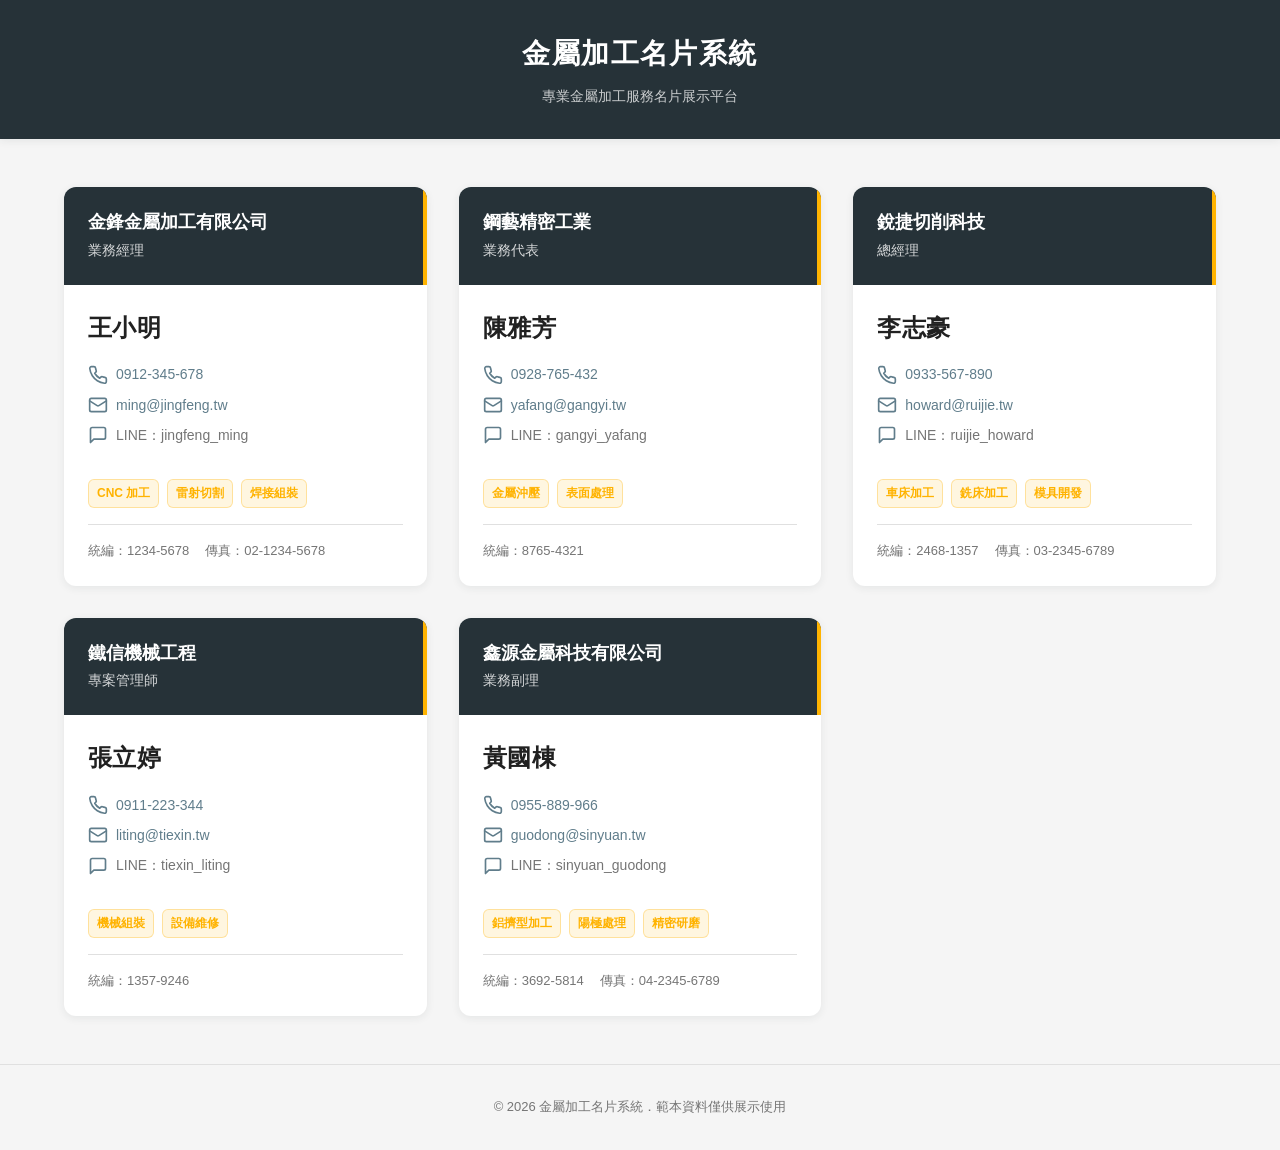
==== index.html @ c8244e88 "建立UI範本" ====
<!DOCTYPE html>
<html lang="zh-Hant">
<head>
  <meta charset="UTF-8">
  <!--
    金屬加工名片系統 - 入口頁
    檔案：index.html
    用途：展示名片卡片列表，使用本地樣板資料渲染，不請求 API
  -->
  <meta name="viewport" content="width=device-width, initial-scale=1.0">
  <meta name="description" content="金屬加工產業名片展示系統">
  <title>金屬加工名片系統</title>
  <!-- 全站基礎樣式 -->
  <link rel="stylesheet" href="assets/css/main.css">
  <!-- 名片元件樣式 -->
  <link rel="stylesheet" href="assets/css/card.css">
</head>
<body>
  <!-- 頁首：系統名稱與副標 -->
  <header class="page-header">
    <h1 class="page-header__title">金屬加工名片系統</h1>
    <p class="page-header__subtitle">專業金屬加工服務名片展示平台</p>
  </header>

  <!-- 主要內容：名片卡片網格 -->
  <main class="page-main">
    <section aria-label="名片列表">
      <!-- 此容器由 main.js 填入名片卡片 -->
      <div id="cardContainer" class="card-grid"></div>
    </section>
  </main>

  <!-- 頁尾：版權資訊 -->
  <footer class="page-footer">
    <p>© 2026 金屬加工名片系統．範本資料僅供展示使用</p>
  </footer>

  <!-- 共用工具方法，須先載入以確保 main.js 可用 -->
  <script src="assets/js/utils.js"></script>
  <!-- 頁面主要邏輯 -->
  <script src="assets/js/main.js"></script>
</body>
</html>
---- assets/css/main.css ----
/* ============================================
   金屬加工名片系統 - 全站主樣式表
   檔案：assets/css/main.css
   用途：定義 CSS 變數、Reset、版面網格與通用元件
   ============================================ */

/* 1. CSS 變數：集中管理色彩與間距 */
:root {
  /* 品牌色彩 */
  --color-primary: #263238;        /* 深灰藍：標題、卡片頂部背景 */
  --color-secondary: #607D8B;      /* 鋼藍灰：次要資訊、邊框 */
  --color-accent: #FFB300;         /* 琥珀金：強調、標籤、互動回饋 */
  --color-bg: #F5F5F5;             /* 頁面背景淺灰 */
  --color-card: #FFFFFF;           /* 卡片背景白 */
  --color-text: #212121;           /* 主要文字 */
  --color-text-muted: #757575;    /* 次要文字 */
  --color-border: #E0E0E0;         /* 輕邊框 */

  /* 間距 */
  --spacing-xs: 0.25rem;
  --spacing-sm: 0.5rem;
  --spacing-md: 1rem;
  --spacing-lg: 1.5rem;
  --spacing-xl: 2rem;
  --spacing-xxl: 3rem;

  /* 圓角 */
  --radius-sm: 0.375rem;
  --radius-md: 0.75rem;
  --radius-lg: 1rem;

  /* 陰影 */
  --shadow-sm: 0 1px 3px rgba(38, 50, 56, 0.06);
  --shadow-md: 0 2px 8px rgba(38, 50, 56, 0.08);
  --shadow-lg: 0 8px 24px rgba(38, 50, 56, 0.12);

  /* 字體 */
  --font-sans: -apple-system, BlinkMacSystemFont, "Segoe UI", "PingFang TC", "Microsoft JhengHei", "Helvetica Neue", Arial, sans-serif;
  --font-en: "Roboto", "Helvetica Neue", Arial, sans-serif;
}

/* 2. Reset：統一瀏覽器預設樣式 */
*,
*::before,
*::after {
  box-sizing: border-box;
  margin: 0;
  padding: 0;
}

html {
  font-size: 16px;  /* 基準字級 */
  -webkit-font-smoothing: antialiased;
  -moz-osx-font-smoothing: grayscale;
}

body {
  font-family: var(--font-sans);
  font-size: 1rem;
  line-height: 1.6;
  color: var(--color-text);
  background-color: var(--color-bg);
}

/* 3. 頁面結構 */
.page-header {
  background-color: var(--color-primary);
  color: var(--color-card);
  padding: var(--spacing-xl) var(--spacing-lg);
  text-align: center;
  box-shadow: var(--shadow-md);
}

.page-header__title {
  font-size: 1.75rem;
  font-weight: 700;
  letter-spacing: 0.05em;
  margin-bottom: var(--spacing-sm);
}

.page-header__subtitle {
  font-size: 0.875rem;
  color: rgba(255, 255, 255, 0.75);
  font-weight: 400;
}

.page-main {
  max-width: 1200px;
  margin: 0 auto;
  padding: var(--spacing-xxl) var(--spacing-lg);
}

/* 4. 名片網格容器 */
.card-grid {
  display: grid;
  grid-template-columns: repeat(1, 1fr);
  gap: var(--spacing-xl);
}

/* 無資料時的提示訊息 */
.card-grid__empty {
  grid-column: 1 / -1;
  text-align: center;
  color: var(--color-text-muted);
  padding: var(--spacing-xl);
  font-size: 1rem;
}

/* 5. 響應式：兩欄與三欄 */
@media (min-width: 768px) {
  .card-grid {
    grid-template-columns: repeat(2, 1fr);
  }
}

@media (min-width: 1024px) {
  .card-grid {
    grid-template-columns: repeat(3, 1fr);
  }
}

/* 6. 頁尾 */
.page-footer {
  text-align: center;
  padding: var(--spacing-xl) var(--spacing-lg);
  color: var(--color-text-muted);
  font-size: 0.8125rem;
  border-top: 1px solid var(--color-border);
}

/* 7. 通用視覺輔助：提供給螢幕閱讀器使用，視覺上隱藏 */
.visually-hidden {
  position: absolute;
  width: 1px;
  height: 1px;
  padding: 0;
  margin: -1px;
  overflow: hidden;
  clip: rect(0, 0, 0, 0);
  white-space: nowrap;
  border: 0;
}
---- assets/css/card.css ----
/* ============================================
   金屬加工名片系統 - 名片元件樣式表
   檔案：assets/css/card.css
   用途：定義名片卡片的視覺層級、色彩與互動效果
   ============================================ */

/* 1. 名片卡片整體容器 */
.business-card {
  display: flex;
  flex-direction: column;
  background-color: var(--color-card);
  border-radius: var(--radius-md);
  box-shadow: var(--shadow-md);
  overflow: hidden;
  transition: transform 0.2s ease, box-shadow 0.2s ease;
  height: 100%;
}

/* 2. 滑鼠懸停效果：輕微上浮並加深陰影 */
.business-card:hover {
  transform: translateY(-4px);
  box-shadow: var(--shadow-lg);
}

/* 3. 卡片頂部深色區塊：公司名稱與職稱 */
.business-card__header {
  background-color: var(--color-primary);
  color: var(--color-card);
  padding: var(--spacing-lg);
  position: relative;
}

/* 頂部右側的裝飾線條，增加工業感 */
.business-card__header::after {
  content: "";
  position: absolute;
  top: 0;
  right: 0;
  width: 4px;
  height: 100%;
  background-color: var(--color-accent);
}

.business-card__company {
  font-size: 1.125rem;
  font-weight: 700;
  line-height: 1.3;
  margin-bottom: var(--spacing-xs);
}

.business-card__title {
  font-size: 0.875rem;
  color: rgba(255, 255, 255, 0.8);
  font-weight: 500;
}

/* 4. 卡片主體：姓名與聯絡資訊 */
.business-card__body {
  padding: var(--spacing-lg);
  flex: 1;
}

.business-card__name {
  font-size: 1.5rem;
  font-weight: 700;
  color: var(--color-text);
  margin-bottom: var(--spacing-sm);
  letter-spacing: 0.02em;
}

/* 5. 聯絡資訊列表 */
.business-card__contact-list {
  list-style: none;
  margin-top: var(--spacing-md);
}

.business-card__contact-item {
  display: flex;
  align-items: center;
  gap: var(--spacing-sm);
  font-size: 0.875rem;
  color: var(--color-text-muted);
  margin-bottom: var(--spacing-sm);
  word-break: break-all;
}

.business-card__contact-icon {
  flex-shrink: 0;
  width: 1.25rem;
  height: 1.25rem;
  color: var(--color-secondary);
}

/* 讓 SVG 圖示填滿容器 */
.business-card__contact-icon svg {
  width: 100%;
  height: 100%;
}

/* 電話與信箱等可點擊連結的樣式 */
.business-card__contact-link {
  color: var(--color-secondary);
  text-decoration: none;
  transition: color 0.2s ease;
}

.business-card__contact-link:hover {
  color: var(--color-accent);
}

/* 6. 卡片底部：服務標籤與輔助資訊 */
.business-card__footer {
  padding: 0 var(--spacing-lg) var(--spacing-lg);
}

/* 服務項目標籤容器 */
.business-card__services {
  display: flex;
  flex-wrap: wrap;
  gap: var(--spacing-sm);
  margin-bottom: var(--spacing-md);
}

/* 單個服務標籤 */
.business-card__service-tag {
  display: inline-block;
  background-color: rgba(255, 179, 0, 0.12);
  color: var(--color-accent);
  font-size: 0.75rem;
  font-weight: 600;
  padding: var(--spacing-xs) var(--spacing-sm);
  border-radius: var(--radius-sm);
  border: 1px solid rgba(255, 179, 0, 0.3);
  transition: background-color 0.2s ease, color 0.2s ease;
}

/* 標籤懸停效果 */
.business-card__service-tag:hover {
  background-color: var(--color-accent);
  color: var(--color-primary);
}

/* 7. 統編與傳真等輔助資訊 */
.business-card__meta {
  display: flex;
  flex-wrap: wrap;
  gap: var(--spacing-md);
  font-size: 0.8125rem;
  color: var(--color-text-muted);
  border-top: 1px solid var(--color-border);
  padding-top: var(--spacing-md);
}
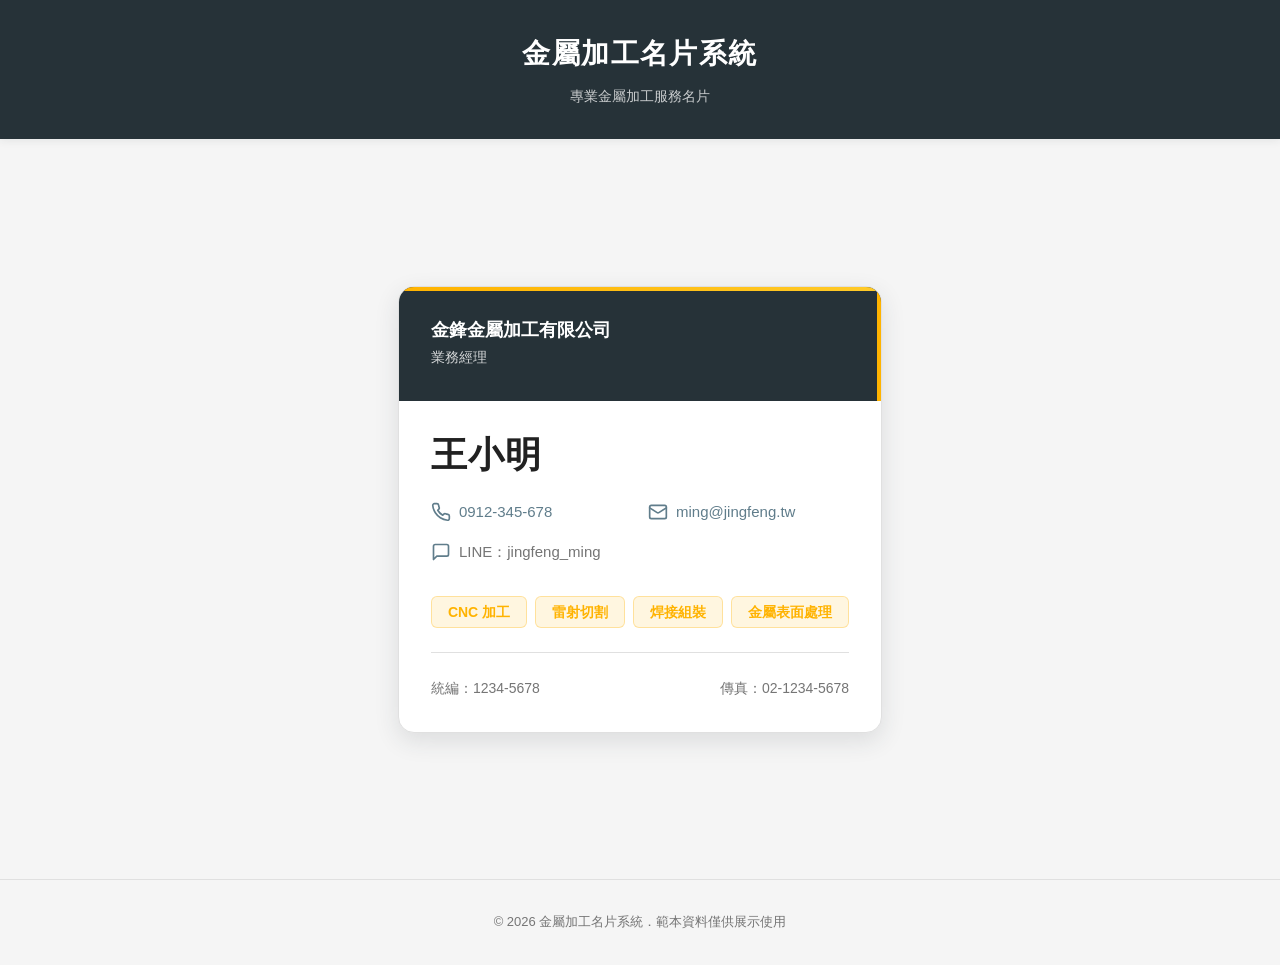
==== commit 7b451893: "單人名片設計 ## 建立UI - 只需要建立我個人的單人名片設計 - 現在要製作的給其他人看的名片完成品UI範例 - 先不讀取API - 後台表單先不做設計" ====
--- a/index.html
+++ b/index.html
@@ -5,10 +5,10 @@
   <!--
     金屬加工名片系統 - 入口頁
     檔案：index.html
-    用途：展示名片卡片列表，使用本地樣板資料渲染，不請求 API
+    用途：展示單張個人名片完成品，使用本地樣板資料渲染，不請求 API
   -->
   <meta name="viewport" content="width=device-width, initial-scale=1.0">
-  <meta name="description" content="金屬加工產業名片展示系統">
+  <meta name="description" content="金屬加工產業個人名片展示">
   <title>金屬加工名片系統</title>
   <!-- 全站基礎樣式 -->
   <link rel="stylesheet" href="assets/css/main.css">
@@ -19,12 +19,12 @@
   <!-- 頁首：系統名稱與副標 -->
   <header class="page-header">
     <h1 class="page-header__title">金屬加工名片系統</h1>
-    <p class="page-header__subtitle">專業金屬加工服務名片展示平台</p>
+    <p class="page-header__subtitle">專業金屬加工服務名片</p>
   </header>
 
   <!-- 主要內容：名片卡片網格 -->
   <main class="page-main">
-    <section aria-label="名片列表">
+    <section aria-label="名片內容">
       <!-- 此容器由 main.js 填入名片卡片 -->
       <div id="cardContainer" class="card-grid"></div>
     </section>
--- a/assets/css/main.css
+++ b/assets/css/main.css
@@ -85,38 +85,26 @@
 }
 
 .page-main {
-  max-width: 1200px;
-  margin: 0 auto;
-  padding: var(--spacing-xxl) var(--spacing-lg);
+  display: flex;
+  align-items: center;
+  justify-content: center;
+  min-height: calc(100vh - 160px);  /* 扣除頁首與頁尾高度 */
+  padding: var(--spacing-xl) var(--spacing-lg);
 }
 
-/* 4. 名片網格容器 */
+/* 4. 名片展示容器：單張名片置中 */
 .card-grid {
-  display: grid;
-  grid-template-columns: repeat(1, 1fr);
-  gap: var(--spacing-xl);
+  width: 100%;
+  max-width: 560px;
+  margin: 0 auto;
 }
 
 /* 無資料時的提示訊息 */
 .card-grid__empty {
-  grid-column: 1 / -1;
   text-align: center;
   color: var(--color-text-muted);
   padding: var(--spacing-xl);
   font-size: 1rem;
-}
-
-/* 5. 響應式：兩欄與三欄 */
-@media (min-width: 768px) {
-  .card-grid {
-    grid-template-columns: repeat(2, 1fr);
-  }
-}
-
-@media (min-width: 1024px) {
-  .card-grid {
-    grid-template-columns: repeat(3, 1fr);
-  }
 }
 
 /* 6. 頁尾 */
--- a/assets/css/card.css
+++ b/assets/css/card.css
@@ -9,28 +9,39 @@
   display: flex;
   flex-direction: column;
   background-color: var(--color-card);
-  border-radius: var(--radius-md);
-  box-shadow: var(--shadow-md);
+  border-radius: var(--radius-lg);
+  box-shadow: var(--shadow-lg);
+  border: 1px solid var(--color-border);
   overflow: hidden;
-  transition: transform 0.2s ease, box-shadow 0.2s ease;
-  height: 100%;
+  transition: transform 0.25s ease, box-shadow 0.25s ease;
 }
 
 /* 2. 滑鼠懸停效果：輕微上浮並加深陰影 */
 .business-card:hover {
-  transform: translateY(-4px);
-  box-shadow: var(--shadow-lg);
+  transform: translateY(-6px);
+  box-shadow: 0 12px 32px rgba(38, 50, 56, 0.16);
 }
 
 /* 3. 卡片頂部深色區塊：公司名稱與職稱 */
 .business-card__header {
   background-color: var(--color-primary);
   color: var(--color-card);
-  padding: var(--spacing-lg);
+  padding: var(--spacing-xl);
   position: relative;
 }
 
-/* 頂部右側的裝飾線條，增加工業感 */
+/* 頂部金色裝飾線條，象徵金屬加工的精度與品質 */
+.business-card__header::before {
+  content: "";
+  position: absolute;
+  top: 0;
+  left: 0;
+  width: 100%;
+  height: 4px;
+  background: linear-gradient(90deg, var(--color-accent), #FFCA28);
+}
+
+/* 右側裝飾線條，增加工業感 */
 .business-card__header::after {
   content: "";
   position: absolute;
@@ -56,31 +67,41 @@
 
 /* 4. 卡片主體：姓名與聯絡資訊 */
 .business-card__body {
-  padding: var(--spacing-lg);
+  padding: var(--spacing-xl);
   flex: 1;
 }
 
 .business-card__name {
-  font-size: 1.5rem;
+  font-size: 2.25rem;
   font-weight: 700;
   color: var(--color-text);
-  margin-bottom: var(--spacing-sm);
-  letter-spacing: 0.02em;
+  margin-bottom: var(--spacing-md);
+  letter-spacing: 0.03em;
+  line-height: 1.2;
 }
 
 /* 5. 聯絡資訊列表 */
 .business-card__contact-list {
   list-style: none;
-  margin-top: var(--spacing-md);
+  margin-top: var(--spacing-lg);
+  display: grid;
+  gap: var(--spacing-md);
+  grid-template-columns: 1fr;
+}
+
+/* 較寬螢幕時聯絡資訊兩欄排列 */
+@media (min-width: 480px) {
+  .business-card__contact-list {
+    grid-template-columns: 1fr 1fr;
+  }
 }
 
 .business-card__contact-item {
   display: flex;
   align-items: center;
   gap: var(--spacing-sm);
-  font-size: 0.875rem;
+  font-size: 0.9375rem;
   color: var(--color-text-muted);
-  margin-bottom: var(--spacing-sm);
   word-break: break-all;
 }
 
@@ -110,7 +131,7 @@
 
 /* 6. 卡片底部：服務標籤與輔助資訊 */
 .business-card__footer {
-  padding: 0 var(--spacing-lg) var(--spacing-lg);
+  padding: 0 var(--spacing-xl) var(--spacing-xl);
 }
 
 /* 服務項目標籤容器 */
@@ -118,7 +139,7 @@
   display: flex;
   flex-wrap: wrap;
   gap: var(--spacing-sm);
-  margin-bottom: var(--spacing-md);
+  margin-bottom: var(--spacing-lg);
 }
 
 /* 單個服務標籤 */
@@ -126,9 +147,9 @@
   display: inline-block;
   background-color: rgba(255, 179, 0, 0.12);
   color: var(--color-accent);
-  font-size: 0.75rem;
+  font-size: 0.875rem;
   font-weight: 600;
-  padding: var(--spacing-xs) var(--spacing-sm);
+  padding: var(--spacing-xs) var(--spacing-md);
   border-radius: var(--radius-sm);
   border: 1px solid rgba(255, 179, 0, 0.3);
   transition: background-color 0.2s ease, color 0.2s ease;
@@ -144,9 +165,10 @@
 .business-card__meta {
   display: flex;
   flex-wrap: wrap;
+  justify-content: space-between;
   gap: var(--spacing-md);
-  font-size: 0.8125rem;
+  font-size: 0.875rem;
   color: var(--color-text-muted);
   border-top: 1px solid var(--color-border);
-  padding-top: var(--spacing-md);
+  padding-top: var(--spacing-lg);
 }
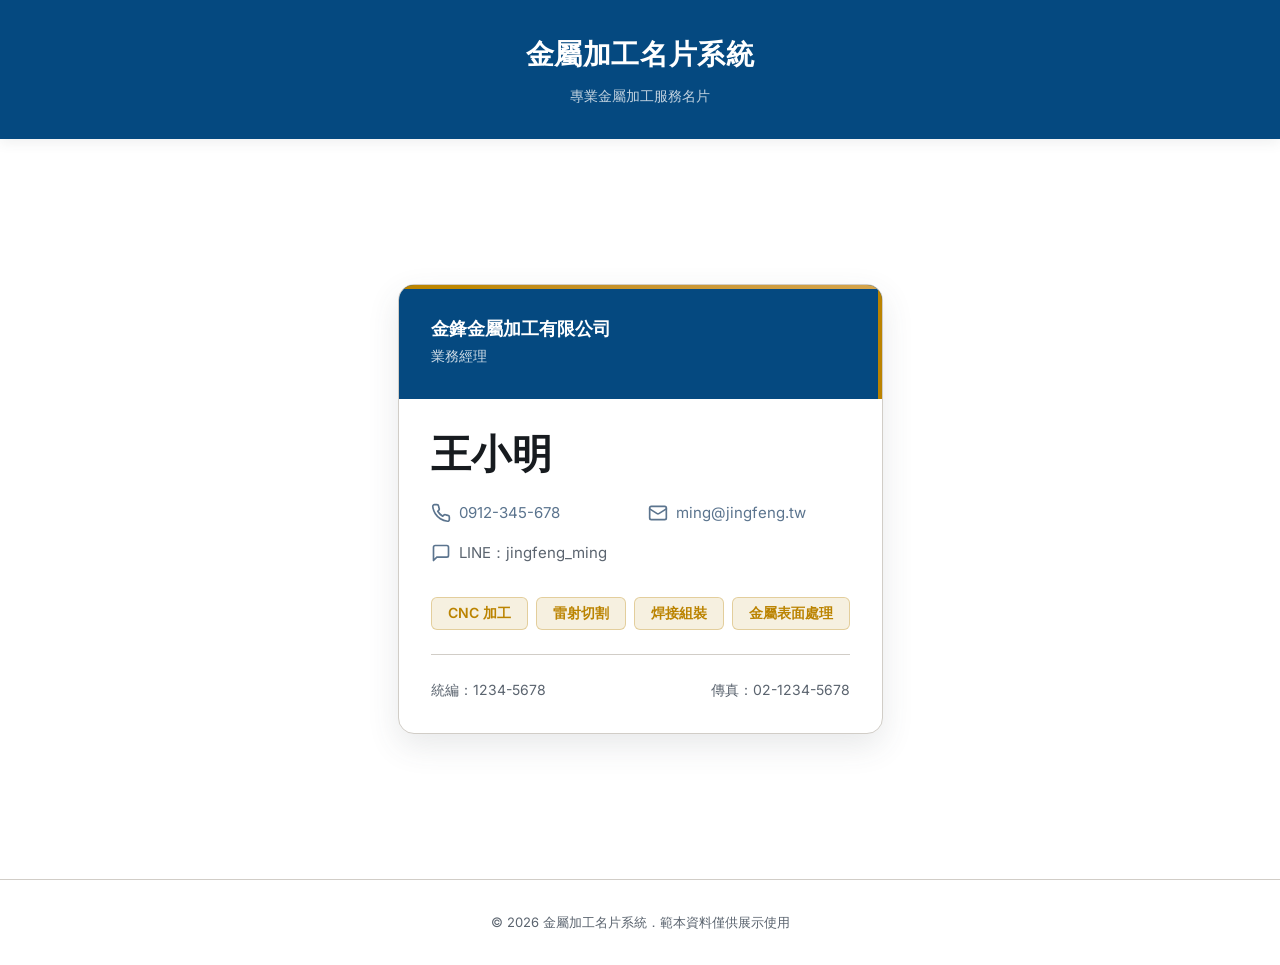
==== commit e438b4f0: "透過skill重寫文件" ====
--- a/index.html
+++ b/index.html
@@ -10,6 +10,9 @@
   <meta name="viewport" content="width=device-width, initial-scale=1.0">
   <meta name="description" content="金屬加工產業個人名片展示">
   <title>金屬加工名片系統</title>
+  <!-- 預先連線 Google Fonts 以加速字體載入 -->
+  <link rel="preconnect" href="https://fonts.googleapis.com">
+  <link rel="preconnect" href="https://fonts.gstatic.com" crossorigin>
   <!-- 全站基礎樣式 -->
   <link rel="stylesheet" href="assets/css/main.css">
   <!-- 名片元件樣式 -->
--- a/assets/css/main.css
+++ b/assets/css/main.css
@@ -4,17 +4,29 @@
    用途：定義 CSS 變數、Reset、版面網格與通用元件
    ============================================ */
 
-/* 1. CSS 變數：集中管理色彩與間距 */
+/* 1. 載入字體：Inter 為主要字體，搭配中文後備 */
+@import url('https://fonts.googleapis.com/css2?family=Inter:wght@300;400;500;600;700&display=swap');
+
+/* 2. CSS 變數：集中管理色彩與間距 */
 :root {
-  /* 品牌色彩 */
-  --color-primary: #263238;        /* 深灰藍：標題、卡片頂部背景 */
-  --color-secondary: #607D8B;      /* 鋼藍灰：次要資訊、邊框 */
-  --color-accent: #FFB300;         /* 琥珀金：強調、標籤、互動回饋 */
-  --color-bg: #F5F5F5;             /* 頁面背景淺灰 */
-  --color-card: #FFFFFF;           /* 卡片背景白 */
-  --color-text: #212121;           /* 主要文字 */
-  --color-text-muted: #757575;    /* 次要文字 */
-  --color-border: #E0E0E0;         /* 輕邊框 */
+  /* 品牌色彩：以深靛藍為主色，傳達專業穩重；琥珀金為強調色 */
+  --color-primary: oklch(0.400 0.110 250.0);      /* 深靛藍：標題、卡片頂部背景 */
+  --color-on-primary: oklch(1.000 0.000 0);       /* 深色背景上的白色文字 */
+  --color-secondary: oklch(0.550 0.050 250.0);    /* 鋼藍灰：次要資訊、圖示 */
+  --color-accent: oklch(0.650 0.140 80.0);         /* 琥珀金：強調線條、標籤、互動回饋 */
+  --color-on-accent: oklch(1.000 0.000 0);         /* 強調色上的白色文字 */
+
+  /* 表面與背景 */
+  --color-bg: oklch(1.000 0.000 0);                /* 純白頁面背景 */
+  --color-surface: oklch(1.000 0.000 0);           /* 卡片背景 */
+  --color-surface-elevated: oklch(0.980 0.002 80.0); /* 微暖淺灰，用於懸停或區分 */
+
+  /* 文字色彩 */
+  --color-text: oklch(0.220 0.010 250.0);          /* 主要文字，對比度 ≥7:1 */
+  --color-text-muted: oklch(0.500 0.020 250.0);    /* 次要文字，對比度 ≥3.5:1 */
+
+  /* 邊框與分隔 */
+  --color-border: oklch(0.850 0.010 80.0);          /* 輕邊框 */
 
   /* 間距 */
   --spacing-xs: 0.25rem;
@@ -30,16 +42,19 @@
   --radius-lg: 1rem;
 
   /* 陰影 */
-  --shadow-sm: 0 1px 3px rgba(38, 50, 56, 0.06);
-  --shadow-md: 0 2px 8px rgba(38, 50, 56, 0.08);
-  --shadow-lg: 0 8px 24px rgba(38, 50, 56, 0.12);
+  --shadow-sm: 0 1px 3px oklch(0.400 0.020 250.0 / 0.06);
+  --shadow-md: 0 4px 12px oklch(0.400 0.020 250.0 / 0.08);
+  --shadow-lg: 0 12px 32px oklch(0.400 0.020 250.0 / 0.12);
 
   /* 字體 */
-  --font-sans: -apple-system, BlinkMacSystemFont, "Segoe UI", "PingFang TC", "Microsoft JhengHei", "Helvetica Neue", Arial, sans-serif;
-  --font-en: "Roboto", "Helvetica Neue", Arial, sans-serif;
+  --font-sans: "Inter", -apple-system, BlinkMacSystemFont, "Segoe UI", "PingFang TC", "Microsoft JhengHei", "Helvetica Neue", Arial, sans-serif;
+
+  /* 動畫 */
+  --transition-fast: 150ms ease;
+  --transition-base: 250ms ease;
 }
 
-/* 2. Reset：統一瀏覽器預設樣式 */
+/* 3. Reset：統一瀏覽器預設樣式 */
 *,
 *::before,
 *::after {
@@ -62,25 +77,25 @@
   background-color: var(--color-bg);
 }
 
-/* 3. 頁面結構 */
+/* 4. 頁面結構 */
 .page-header {
   background-color: var(--color-primary);
-  color: var(--color-card);
+  color: var(--color-on-primary);
   padding: var(--spacing-xl) var(--spacing-lg);
   text-align: center;
   box-shadow: var(--shadow-md);
 }
 
 .page-header__title {
-  font-size: 1.75rem;
-  font-weight: 700;
-  letter-spacing: 0.05em;
+  font-size: clamp(1.5rem, 4vw, 1.75rem);
+  font-weight: 600;
+  letter-spacing: 0.02em;
   margin-bottom: var(--spacing-sm);
 }
 
 .page-header__subtitle {
   font-size: 0.875rem;
-  color: rgba(255, 255, 255, 0.75);
+  color: oklch(1.000 0.000 0 / 0.75);
   font-weight: 400;
 }
 
@@ -92,7 +107,7 @@
   padding: var(--spacing-xl) var(--spacing-lg);
 }
 
-/* 4. 名片展示容器：單張名片置中 */
+/* 5. 名片展示容器：單張名片置中 */
 .card-grid {
   width: 100%;
   max-width: 560px;
@@ -128,3 +143,14 @@
   white-space: nowrap;
   border: 0;
 }
+
+/* 8. 尊重使用者減少動畫偏好 */
+@media (prefers-reduced-motion: reduce) {
+  *,
+  *::before,
+  *::after {
+    animation-duration: 0.01ms !important;
+    animation-iteration-count: 1 !important;
+    transition-duration: 0.01ms !important;
+  }
+}
--- a/assets/css/card.css
+++ b/assets/css/card.css
@@ -8,24 +8,24 @@
 .business-card {
   display: flex;
   flex-direction: column;
-  background-color: var(--color-card);
+  background-color: var(--color-surface);
   border-radius: var(--radius-lg);
   box-shadow: var(--shadow-lg);
   border: 1px solid var(--color-border);
   overflow: hidden;
-  transition: transform 0.25s ease, box-shadow 0.25s ease;
+  transition: transform var(--transition-base), box-shadow var(--transition-base);
 }
 
 /* 2. 滑鼠懸停效果：輕微上浮並加深陰影 */
 .business-card:hover {
   transform: translateY(-6px);
-  box-shadow: 0 12px 32px rgba(38, 50, 56, 0.16);
+  box-shadow: 0 16px 40px oklch(0.400 0.020 250.0 / 0.16);
 }
 
 /* 3. 卡片頂部深色區塊：公司名稱與職稱 */
 .business-card__header {
   background-color: var(--color-primary);
-  color: var(--color-card);
+  color: var(--color-on-primary);
   padding: var(--spacing-xl);
   position: relative;
 }
@@ -38,7 +38,7 @@
   left: 0;
   width: 100%;
   height: 4px;
-  background: linear-gradient(90deg, var(--color-accent), #FFCA28);
+  background: linear-gradient(90deg, var(--color-accent), oklch(0.750 0.120 80.0));
 }
 
 /* 右側裝飾線條，增加工業感 */
@@ -54,14 +54,14 @@
 
 .business-card__company {
   font-size: 1.125rem;
-  font-weight: 700;
+  font-weight: 600;
   line-height: 1.3;
   margin-bottom: var(--spacing-xs);
 }
 
 .business-card__title {
   font-size: 0.875rem;
-  color: rgba(255, 255, 255, 0.8);
+  color: oklch(1.000 0.000 0 / 0.8);
   font-weight: 500;
 }
 
@@ -72,12 +72,12 @@
 }
 
 .business-card__name {
-  font-size: 2.25rem;
+  font-size: clamp(1.75rem, 6vw, 2.5rem);
   font-weight: 700;
   color: var(--color-text);
   margin-bottom: var(--spacing-md);
-  letter-spacing: 0.03em;
-  line-height: 1.2;
+  letter-spacing: 0.02em;
+  line-height: 1.15;
 }
 
 /* 5. 聯絡資訊列表 */
@@ -122,11 +122,17 @@
 .business-card__contact-link {
   color: var(--color-secondary);
   text-decoration: none;
-  transition: color 0.2s ease;
+  transition: color var(--transition-fast);
 }
 
 .business-card__contact-link:hover {
   color: var(--color-accent);
+}
+
+.business-card__contact-link:focus-visible {
+  outline: 2px solid var(--color-accent);
+  outline-offset: 2px;
+  border-radius: var(--radius-sm);
 }
 
 /* 6. 卡片底部：服務標籤與輔助資訊 */
@@ -145,20 +151,20 @@
 /* 單個服務標籤 */
 .business-card__service-tag {
   display: inline-block;
-  background-color: rgba(255, 179, 0, 0.12);
+  background-color: oklch(0.650 0.140 80.0 / 0.12);
   color: var(--color-accent);
   font-size: 0.875rem;
   font-weight: 600;
   padding: var(--spacing-xs) var(--spacing-md);
   border-radius: var(--radius-sm);
-  border: 1px solid rgba(255, 179, 0, 0.3);
-  transition: background-color 0.2s ease, color 0.2s ease;
+  border: 1px solid oklch(0.650 0.140 80.0 / 0.3);
+  transition: background-color var(--transition-fast), color var(--transition-fast);
 }
 
 /* 標籤懸停效果 */
 .business-card__service-tag:hover {
   background-color: var(--color-accent);
-  color: var(--color-primary);
+  color: var(--color-on-accent);
 }
 
 /* 7. 統編與傳真等輔助資訊 */
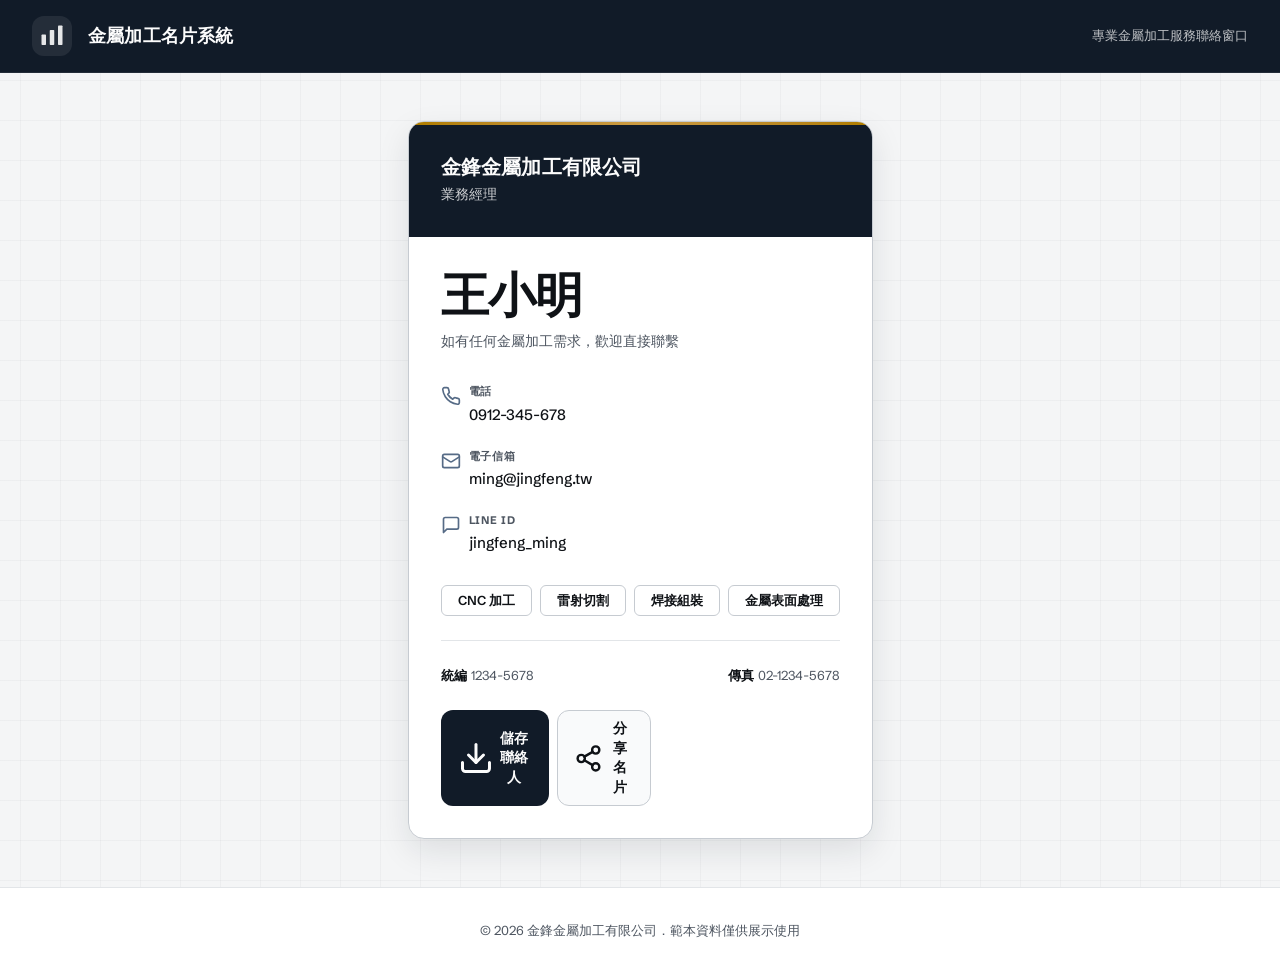
==== commit 12da5eaa: "透過skill重寫" ====
--- a/index.html
+++ b/index.html
@@ -8,34 +8,45 @@
     用途：展示單張個人名片完成品，使用本地樣板資料渲染，不請求 API
   -->
   <meta name="viewport" content="width=device-width, initial-scale=1.0">
-  <meta name="description" content="金屬加工產業個人名片展示">
-  <title>金屬加工名片系統</title>
+  <meta name="description" content="金鋒金屬加工有限公司 - 業務經理 王小明 數位名片">
+  <meta name="theme-color" content="#0f172a">
+  <title>王小明 - 金鋒金屬加工有限公司 | 數位名片</title>
+
   <!-- 預先連線 Google Fonts 以加速字體載入 -->
   <link rel="preconnect" href="https://fonts.googleapis.com">
   <link rel="preconnect" href="https://fonts.gstatic.com" crossorigin>
+  <link href="https://fonts.googleapis.com/css2?family=Schibsted+Grotesk:wght@400;500;600;700;800&display=swap" rel="stylesheet">
+
   <!-- 全站基礎樣式 -->
   <link rel="stylesheet" href="assets/css/main.css">
   <!-- 名片元件樣式 -->
   <link rel="stylesheet" href="assets/css/card.css">
 </head>
 <body>
-  <!-- 頁首：系統名稱與副標 -->
+  <!-- 頁首：品牌標記與系統名稱 -->
   <header class="page-header">
+    <div class="page-header__brand" aria-hidden="true">
+      <svg class="page-header__mark" width="32" height="32" viewBox="0 0 32 32" fill="none" xmlns="http://www.w3.org/2000/svg">
+        <rect x="2" y="14" width="6" height="14" rx="1" fill="currentColor"/>
+        <rect x="13" y="8" width="6" height="20" rx="1" fill="currentColor"/>
+        <rect x="24" y="2" width="6" height="26" rx="1" fill="currentColor"/>
+      </svg>
+    </div>
     <h1 class="page-header__title">金屬加工名片系統</h1>
-    <p class="page-header__subtitle">專業金屬加工服務名片</p>
+    <p class="page-header__subtitle">專業金屬加工服務聯絡窗口</p>
   </header>
 
-  <!-- 主要內容：名片卡片網格 -->
-  <main class="page-main">
+  <!-- 主要內容：名片卡片 -->
+  <main class="page-main" id="mainContent">
     <section aria-label="名片內容">
       <!-- 此容器由 main.js 填入名片卡片 -->
-      <div id="cardContainer" class="card-grid"></div>
+      <div id="cardContainer" class="card-stage"></div>
     </section>
   </main>
 
   <!-- 頁尾：版權資訊 -->
   <footer class="page-footer">
-    <p>© 2026 金屬加工名片系統．範本資料僅供展示使用</p>
+    <p>© 2026 金鋒金屬加工有限公司．範本資料僅供展示使用</p>
   </footer>
 
   <!-- 共用工具方法，須先載入以確保 main.js 可用 -->
--- a/assets/css/main.css
+++ b/assets/css/main.css
@@ -4,54 +4,65 @@
    用途：定義 CSS 變數、Reset、版面網格與通用元件
    ============================================ */
 
-/* 1. 載入字體：Inter 為主要字體，搭配中文後備 */
-@import url('https://fonts.googleapis.com/css2?family=Inter:wght@300;400;500;600;700&display=swap');
-
-/* 2. CSS 變數：集中管理色彩與間距 */
+/* 1. 字體由 index.html 的 <link> 預先載入，此處無需重複 @import，避免雙重請求 */
+
+/* 2. CSS 變數：集中管理色彩、間距、圓角、陰影與動畫 */
 :root {
-  /* 品牌色彩：以深靛藍為主色，傳達專業穩重；琥珀金為強調色 */
-  --color-primary: oklch(0.400 0.110 250.0);      /* 深靛藍：標題、卡片頂部背景 */
-  --color-on-primary: oklch(1.000 0.000 0);       /* 深色背景上的白色文字 */
-  --color-secondary: oklch(0.550 0.050 250.0);    /* 鋼藍灰：次要資訊、圖示 */
-  --color-accent: oklch(0.650 0.140 80.0);         /* 琥珀金：強調線條、標籤、互動回饋 */
-  --color-on-accent: oklch(1.000 0.000 0);         /* 強調色上的白色文字 */
-
-  /* 表面與背景 */
-  --color-bg: oklch(1.000 0.000 0);                /* 純白頁面背景 */
-  --color-surface: oklch(1.000 0.000 0);           /* 卡片背景 */
-  --color-surface-elevated: oklch(0.980 0.002 80.0); /* 微暖淺灰，用於懸停或區分 */
-
-  /* 文字色彩 */
-  --color-text: oklch(0.220 0.010 250.0);          /* 主要文字，對比度 ≥7:1 */
-  --color-text-muted: oklch(0.500 0.020 250.0);    /* 次要文字，對比度 ≥3.5:1 */
+  /*
+    品牌色彩策略：克制（Restrained）
+    以深藍黑為主色，傳達金屬加工的穩重與精準；
+    琥珀金作為唯一強調色，點綴互動與重要資訊。
+  */
+  --color-primary: oklch(0.22 0.03 255);
+  --color-on-primary: oklch(0.99 0 0);
+  --color-secondary: oklch(0.52 0.05 255);
+  --color-accent: oklch(0.62 0.13 80);
+  --color-accent-dark: oklch(0.48 0.10 80);
+  --color-on-accent: oklch(0.99 0 0);
+
+  /* 表面與背景：冷灰底色襯托純白卡片，避免純白一片的廉價感 */
+  --color-bg: oklch(0.97 0.002 255);
+  --color-surface: oklch(1 0 0);
+  --color-surface-raised: oklch(0.985 0.002 255);
+
+  /* 文字色彩：確保 WCAG AA 對比度 */
+  --color-text: oklch(0.18 0.01 255);
+  --color-text-muted: oklch(0.45 0.02 255);
 
   /* 邊框與分隔 */
-  --color-border: oklch(0.850 0.010 80.0);          /* 輕邊框 */
-
-  /* 間距 */
-  --spacing-xs: 0.25rem;
-  --spacing-sm: 0.5rem;
-  --spacing-md: 1rem;
-  --spacing-lg: 1.5rem;
-  --spacing-xl: 2rem;
-  --spacing-xxl: 3rem;
+  --color-border: oklch(0.84 0.01 255);
+  --color-border-subtle: oklch(0.92 0.005 255);
+
+  /* 間距系統 */
+  --space-xs: 0.25rem;
+  --space-sm: 0.5rem;
+  --space-md: 1rem;
+  --space-lg: 1.5rem;
+  --space-xl: 2rem;
+  --space-2xl: 3rem;
+  --space-3xl: 5rem;
 
   /* 圓角 */
   --radius-sm: 0.375rem;
   --radius-md: 0.75rem;
   --radius-lg: 1rem;
-
-  /* 陰影 */
-  --shadow-sm: 0 1px 3px oklch(0.400 0.020 250.0 / 0.06);
-  --shadow-md: 0 4px 12px oklch(0.400 0.020 250.0 / 0.08);
-  --shadow-lg: 0 12px 32px oklch(0.400 0.020 250.0 / 0.12);
-
-  /* 字體 */
-  --font-sans: "Inter", -apple-system, BlinkMacSystemFont, "Segoe UI", "PingFang TC", "Microsoft JhengHei", "Helvetica Neue", Arial, sans-serif;
-
-  /* 動畫 */
-  --transition-fast: 150ms ease;
-  --transition-base: 250ms ease;
+  --radius-xl: 1.5rem;
+
+  /* 陰影：冷調陰影，保持專業感 */
+  --shadow-sm: 0 1px 2px oklch(0.22 0.02 255 / 0.05);
+  --shadow-md: 0 4px 12px oklch(0.22 0.02 255 / 0.07);
+  --shadow-lg: 0 12px 32px oklch(0.22 0.02 255 / 0.10);
+  --shadow-xl: 0 24px 48px oklch(0.22 0.02 255 / 0.14);
+
+  /* 字體：單一族系多權重，透過 size/weight 建立層級 */
+  --font-sans: "Schibsted Grotesk", -apple-system, BlinkMacSystemFont, "Segoe UI", "PingFang TC", "Microsoft JhengHei", "Helvetica Neue", Arial, sans-serif;
+
+  /* 動畫曲線 */
+  --ease-out-quart: cubic-bezier(0.25, 1, 0.5, 1);
+  --ease-out-expo: cubic-bezier(0.16, 1, 0.3, 1);
+  --duration-fast: 150ms;
+  --duration-base: 250ms;
+  --duration-slow: 500ms;
 }
 
 /* 3. Reset：統一瀏覽器預設樣式 */
@@ -59,79 +70,147 @@
 *::before,
 *::after {
   box-sizing: border-box;
+}
+
+* {
   margin: 0;
   padding: 0;
 }
 
 html {
-  font-size: 16px;  /* 基準字級 */
+  font-size: 16px;
   -webkit-font-smoothing: antialiased;
   -moz-osx-font-smoothing: grayscale;
+  text-rendering: optimizeLegibility;
 }
 
 body {
+  min-height: 100vh;
   font-family: var(--font-sans);
   font-size: 1rem;
+  font-weight: 400;
   line-height: 1.6;
   color: var(--color-text);
+
+  /* 冷灰底色加上極淡的工業網格，暗示金屬加工圖紙 */
   background-color: var(--color-bg);
-}
-
-/* 4. 頁面結構 */
+  background-image:
+    linear-gradient(oklch(0.22 0.02 255 / 0.03) 1px, transparent 1px),
+    linear-gradient(90deg, oklch(0.22 0.02 255 / 0.03) 1px, transparent 1px);
+  background-size: 2.5rem 2.5rem;
+  background-position: center top;
+}
+
+/* 4. 頁首：簡潔的 slim bar，品牌標記置中 */
 .page-header {
+  display: flex;
+  flex-direction: column;
+  align-items: center;
+  gap: var(--space-sm);
+  padding: var(--space-lg) var(--space-md);
   background-color: var(--color-primary);
   color: var(--color-on-primary);
-  padding: var(--spacing-xl) var(--spacing-lg);
   text-align: center;
-  box-shadow: var(--shadow-md);
+  border-bottom: 1px solid oklch(1 0 0 / 0.08);
+}
+
+.page-header__brand {
+  display: grid;
+  place-items: center;
+  width: 3rem;
+  height: 3rem;
+  border-radius: var(--radius-md);
+  background-color: oklch(1 0 0 / 0.08);
+  color: var(--color-on-primary);
+}
+
+.page-header__mark {
+  width: 1.5rem;
+  height: 1.5rem;
+  opacity: 0.9;
 }
 
 .page-header__title {
-  font-size: clamp(1.5rem, 4vw, 1.75rem);
-  font-weight: 600;
-  letter-spacing: 0.02em;
-  margin-bottom: var(--spacing-sm);
+  font-size: clamp(1.125rem, 2.5vw, 1.375rem);
+  font-weight: 700;
+  letter-spacing: 0.01em;
+  line-height: 1.3;
+  text-wrap: balance;
 }
 
 .page-header__subtitle {
-  font-size: 0.875rem;
-  color: oklch(1.000 0.000 0 / 0.75);
+  font-size: 0.8125rem;
   font-weight: 400;
-}
-
+  color: oklch(1 0 0 / 0.72);
+  line-height: 1.5;
+}
+
+@media (min-width: 768px) {
+  .page-header {
+    flex-direction: row;
+    justify-content: flex-start;
+    gap: var(--space-md);
+    padding: var(--space-md) var(--space-xl);
+    text-align: left;
+  }
+
+  .page-header__brand {
+    width: 2.5rem;
+    height: 2.5rem;
+  }
+
+  .page-header__title {
+    font-size: 1.125rem;
+  }
+
+  .page-header__subtitle {
+    margin-left: auto;
+  }
+}
+
+/* 5. 主要內容區：名片卡片置中並留有呼吸空間 */
 .page-main {
   display: flex;
   align-items: center;
   justify-content: center;
-  min-height: calc(100vh - 160px);  /* 扣除頁首與頁尾高度 */
-  padding: var(--spacing-xl) var(--spacing-lg);
-}
-
-/* 5. 名片展示容器：單張名片置中 */
-.card-grid {
+  padding: var(--space-xl) var(--space-md);
+  min-height: calc(100vh - 8.5rem);
+}
+
+@media (min-width: 768px) {
+  .page-main {
+    padding: var(--space-2xl) var(--space-xl);
+  }
+}
+
+/* 6. 名片容器 */
+.card-stage {
   width: 100%;
-  max-width: 560px;
+  max-width: 600px;
   margin: 0 auto;
 }
 
-/* 無資料時的提示訊息 */
-.card-grid__empty {
+/* 載入中與無資料提示 */
+.card-stage__message {
   text-align: center;
   color: var(--color-text-muted);
-  padding: var(--spacing-xl);
+  padding: var(--space-2xl) var(--space-md);
   font-size: 1rem;
-}
-
-/* 6. 頁尾 */
+  line-height: 1.6;
+}
+
+/* 7. 頁尾 */
 .page-footer {
   text-align: center;
-  padding: var(--spacing-xl) var(--spacing-lg);
+  padding: var(--space-xl) var(--space-md);
   color: var(--color-text-muted);
   font-size: 0.8125rem;
-  border-top: 1px solid var(--color-border);
-}
-
-/* 7. 通用視覺輔助：提供給螢幕閱讀器使用，視覺上隱藏 */
+  line-height: 1.6;
+  border-top: 1px solid var(--color-border-subtle);
+  background-color: var(--color-surface);
+}
+
+/* 8. 視覺隱藏但保留給輔助科技 */
 .visually-hidden {
   position: absolute;
   width: 1px;
@@ -144,7 +223,29 @@
   border: 0;
 }
 
-/* 8. 尊重使用者減少動畫偏好 */
+/* 9. 列印樣式：名片頁面常需列印 */
+@media print {
+  body {
+    background: none;
+  }
+
+  .page-header,
+  .page-footer {
+    display: none;
+  }
+
+  .page-main {
+    min-height: auto;
+    padding: 0;
+    align-items: flex-start;
+  }
+
+  .card-stage {
+    max-width: none;
+  }
+}
+
+/* 10. 尊重使用者減少動畫偏好 */
 @media (prefers-reduced-motion: reduce) {
   *,
   *::before,
@@ -152,5 +253,6 @@
     animation-duration: 0.01ms !important;
     animation-iteration-count: 1 !important;
     transition-duration: 0.01ms !important;
-  }
-}
+    scroll-behavior: auto !important;
+  }
+}
--- a/assets/css/card.css
+++ b/assets/css/card.css
@@ -13,96 +13,128 @@
   box-shadow: var(--shadow-lg);
   border: 1px solid var(--color-border);
   overflow: hidden;
-  transition: transform var(--transition-base), box-shadow var(--transition-base);
-}
-
-/* 2. 滑鼠懸停效果：輕微上浮並加深陰影 */
+  transition:
+    transform var(--duration-base) var(--ease-out-quart),
+    box-shadow var(--duration-base) var(--ease-out-quart);
+}
+
+/* 滑鼠懸停：輕微上浮並加深陰影 */
 .business-card:hover {
-  transform: translateY(-6px);
-  box-shadow: 0 16px 40px oklch(0.400 0.020 250.0 / 0.16);
-}
-
-/* 3. 卡片頂部深色區塊：公司名稱與職稱 */
+  transform: translateY(-4px);
+  box-shadow: var(--shadow-xl);
+}
+
+/* 溫和的頁面進入動畫：預設可見，僅在支援動畫時播放 */
+@keyframes card-enter {
+  from {
+    opacity: 0;
+    transform: translateY(1rem);
+  }
+  to {
+    opacity: 1;
+    transform: translateY(0);
+  }
+}
+
+@media (prefers-reduced-motion: no-preference) {
+  .business-card--animate {
+    animation: card-enter 600ms var(--ease-out-expo) forwards;
+  }
+}
+
+/* 2. 卡片頂部深色區塊：公司名稱與職稱 */
 .business-card__header {
+  position: relative;
   background-color: var(--color-primary);
   color: var(--color-on-primary);
-  padding: var(--spacing-xl);
-  position: relative;
-}
-
-/* 頂部金色裝飾線條，象徵金屬加工的精度與品質 */
+  padding: var(--space-xl);
+}
+
+/* 頂部金色裝飾線條：象徵金屬加工的精度與品質 */
 .business-card__header::before {
   content: "";
   position: absolute;
   top: 0;
   left: 0;
   width: 100%;
-  height: 4px;
-  background: linear-gradient(90deg, var(--color-accent), oklch(0.750 0.120 80.0));
-}
-
-/* 右側裝飾線條，增加工業感 */
-.business-card__header::after {
-  content: "";
-  position: absolute;
-  top: 0;
-  right: 0;
-  width: 4px;
-  height: 100%;
-  background-color: var(--color-accent);
+  height: 3px;
+  background: linear-gradient(
+    90deg,
+    var(--color-accent) 0%,
+    oklch(0.72 0.12 80) 50%,
+    var(--color-accent) 100%
+  );
+}
+
+.business-card__company-group {
+  display: flex;
+  flex-direction: column;
+  gap: var(--space-xs);
 }
 
 .business-card__company {
-  font-size: 1.125rem;
-  font-weight: 600;
+  font-size: 1.25rem;
+  font-weight: 700;
   line-height: 1.3;
-  margin-bottom: var(--spacing-xs);
+  letter-spacing: 0.01em;
+  text-wrap: balance;
 }
 
 .business-card__title {
   font-size: 0.875rem;
-  color: oklch(1.000 0.000 0 / 0.8);
   font-weight: 500;
-}
-
-/* 4. 卡片主體：姓名與聯絡資訊 */
+  color: oklch(1 0 0 / 0.78);
+  line-height: 1.5;
+}
+
+/* 3. 卡片主體：姓名與聯絡資訊 */
 .business-card__body {
-  padding: var(--spacing-xl);
+  padding: var(--space-xl);
   flex: 1;
 }
 
 .business-card__name {
-  font-size: clamp(1.75rem, 6vw, 2.5rem);
-  font-weight: 700;
-  color: var(--color-text);
-  margin-bottom: var(--spacing-md);
-  letter-spacing: 0.02em;
-  line-height: 1.15;
-}
-
-/* 5. 聯絡資訊列表 */
+  font-size: clamp(2rem, 7vw, 3rem);
+  font-weight: 800;
+  color: var(--color-text);
+  letter-spacing: -0.02em;
+  line-height: 1.1;
+  text-wrap: balance;
+  margin-bottom: var(--space-sm);
+}
+
+.business-card__role-note {
+  font-size: 0.875rem;
+  color: var(--color-text-muted);
+  margin-bottom: var(--space-xl);
+}
+
+/* 4. 聯絡資訊列表 */
 .business-card__contact-list {
   list-style: none;
-  margin-top: var(--spacing-lg);
   display: grid;
-  gap: var(--spacing-md);
+  gap: var(--space-md);
   grid-template-columns: 1fr;
 }
 
-/* 較寬螢幕時聯絡資訊兩欄排列 */
 @media (min-width: 480px) {
   .business-card__contact-list {
-    grid-template-columns: 1fr 1fr;
+    grid-template-columns: repeat(2, 1fr);
+    gap: var(--space-lg) var(--space-md);
+  }
+
+  /* 第四個項目之前的項目不會跨欄；電話與信箱通常較長，讓它們佔滿整列 */
+  .business-card__contact-item--wide {
+    grid-column: 1 / -1;
   }
 }
 
 .business-card__contact-item {
   display: flex;
-  align-items: center;
-  gap: var(--spacing-sm);
+  align-items: flex-start;
+  gap: var(--space-sm);
   font-size: 0.9375rem;
-  color: var(--color-text-muted);
-  word-break: break-all;
+  line-height: 1.4;
 }
 
 .business-card__contact-icon {
@@ -110,71 +142,205 @@
   width: 1.25rem;
   height: 1.25rem;
   color: var(--color-secondary);
-}
-
-/* 讓 SVG 圖示填滿容器 */
+  margin-top: 0.125rem;
+}
+
 .business-card__contact-icon svg {
   width: 100%;
   height: 100%;
 }
 
-/* 電話與信箱等可點擊連結的樣式 */
-.business-card__contact-link {
-  color: var(--color-secondary);
+.business-card__contact-info {
+  display: flex;
+  flex-direction: column;
+  gap: var(--space-xs);
+  min-width: 0;
+}
+
+.business-card__contact-label {
+  font-size: 0.6875rem;
+  font-weight: 700;
+  letter-spacing: 0.08em;
+  text-transform: uppercase;
+  color: var(--color-text-muted);
+}
+
+.business-card__contact-value {
+  color: var(--color-text);
   text-decoration: none;
-  transition: color var(--transition-fast);
-}
-
-.business-card__contact-link:hover {
-  color: var(--color-accent);
-}
-
-.business-card__contact-link:focus-visible {
+  font-weight: 500;
+  word-break: break-all;
+  transition: color var(--duration-fast) var(--ease-out-quart);
+}
+
+.business-card__contact-value[href]:hover {
+  color: var(--color-accent-dark);
+}
+
+.business-card__contact-value[href]:focus-visible {
   outline: 2px solid var(--color-accent);
   outline-offset: 2px;
   border-radius: var(--radius-sm);
 }
 
-/* 6. 卡片底部：服務標籤與輔助資訊 */
+/* 5. 卡片底部：服務標籤、輔助資訊與行動按鈕 */
 .business-card__footer {
-  padding: 0 var(--spacing-xl) var(--spacing-xl);
+  padding: 0 var(--space-xl) var(--space-xl);
+  display: flex;
+  flex-direction: column;
+  gap: var(--space-lg);
 }
 
 /* 服務項目標籤容器 */
 .business-card__services {
   display: flex;
   flex-wrap: wrap;
-  gap: var(--spacing-sm);
-  margin-bottom: var(--spacing-lg);
-}
-
-/* 單個服務標籤 */
+  gap: var(--space-sm);
+}
+
+/* 單個服務標籤：outline 風格，hover 反轉 */
 .business-card__service-tag {
-  display: inline-block;
-  background-color: oklch(0.650 0.140 80.0 / 0.12);
-  color: var(--color-accent);
+  display: inline-flex;
+  align-items: center;
+  background-color: transparent;
+  color: var(--color-text);
+  border: 1px solid var(--color-border);
+  font-size: 0.8125rem;
+  font-weight: 600;
+  padding: var(--space-xs) var(--space-md);
+  border-radius: var(--radius-sm);
+  transition:
+    background-color var(--duration-fast) var(--ease-out-quart),
+    border-color var(--duration-fast) var(--ease-out-quart),
+    color var(--duration-fast) var(--ease-out-quart);
+}
+
+.business-card__service-tag:hover {
+  background-color: var(--color-accent);
+  border-color: var(--color-accent);
+  color: var(--color-on-accent);
+}
+
+/* 6. 統編與傳真等輔助資訊 */
+.business-card__meta {
+  display: flex;
+  flex-wrap: wrap;
+  justify-content: space-between;
+  gap: var(--space-md);
+  font-size: 0.8125rem;
+  color: var(--color-text-muted);
+  border-top: 1px solid var(--color-border-subtle);
+  padding-top: var(--space-lg);
+}
+
+.business-card__meta-item {
+  display: flex;
+  align-items: center;
+  gap: var(--space-xs);
+}
+
+.business-card__meta-label {
+  font-weight: 600;
+  color: var(--color-text);
+}
+
+/* 7. 行動按鈕：儲存聯絡人 */
+.business-card__actions {
+  display: flex;
+  gap: var(--space-sm);
+}
+
+.business-card__action {
+  display: inline-flex;
+  align-items: center;
+  justify-content: center;
+  gap: var(--space-xs);
+  padding: var(--space-sm) var(--space-md);
+  border-radius: var(--radius-md);
   font-size: 0.875rem;
   font-weight: 600;
-  padding: var(--spacing-xs) var(--spacing-md);
-  border-radius: var(--radius-sm);
-  border: 1px solid oklch(0.650 0.140 80.0 / 0.3);
-  transition: background-color var(--transition-fast), color var(--transition-fast);
-}
-
-/* 標籤懸停效果 */
-.business-card__service-tag:hover {
-  background-color: var(--color-accent);
-  color: var(--color-on-accent);
-}
-
-/* 7. 統編與傳真等輔助資訊 */
-.business-card__meta {
-  display: flex;
-  flex-wrap: wrap;
-  justify-content: space-between;
-  gap: var(--spacing-md);
-  font-size: 0.875rem;
+  line-height: 1.4;
+  text-decoration: none;
+  cursor: pointer;
+  border: 1px solid transparent;
+  transition:
+    background-color var(--duration-fast) var(--ease-out-quart),
+    border-color var(--duration-fast) var(--ease-out-quart),
+    color var(--duration-fast) var(--ease-out-quart),
+    transform var(--duration-fast) var(--ease-out-quart);
+}
+
+.business-card__action--primary {
+  background-color: var(--color-primary);
+  color: var(--color-on-primary);
+}
+
+.business-card__action--primary:hover {
+  background-color: oklch(0.18 0.03 255);
+  transform: translateY(-1px);
+}
+
+.business-card__action--primary:focus-visible {
+  outline: 2px solid var(--color-accent);
+  outline-offset: 2px;
+}
+
+.business-card__action--secondary {
+  background-color: var(--color-surface-raised);
+  color: var(--color-text);
+  border-color: var(--color-border);
+}
+
+.business-card__action--secondary:hover {
+  border-color: var(--color-secondary);
+  color: var(--color-secondary);
+  transform: translateY(-1px);
+}
+
+.business-card__action--secondary:focus-visible {
+  outline: 2px solid var(--color-accent);
+  outline-offset: 2px;
+}
+
+.business-card__action-icon {
+  width: 1rem;
+  height: 1rem;
+  flex-shrink: 0;
+}
+
+/* 8. 錯誤狀態樣式 */
+.business-card--error {
+  text-align: center;
+  padding: var(--space-2xl) var(--space-xl);
   color: var(--color-text-muted);
-  border-top: 1px solid var(--color-border);
-  padding-top: var(--spacing-lg);
-}
+}
+
+.business-card--error strong {
+  color: var(--color-text);
+  display: block;
+  margin-bottom: var(--space-sm);
+}
+
+/* 9. 列印：移除陰影與互動，確保名片清楚 */
+@media print {
+  .business-card {
+    box-shadow: none;
+    border: 1px solid var(--color-border);
+    break-inside: avoid;
+  }
+
+  .business-card__actions,
+  .business-card__service-tag:hover,
+  .business-card__contact-value[href]:hover,
+  .business-card__action:hover {
+    transform: none;
+  }
+
+  .business-card__actions {
+    display: none;
+  }
+
+  .business-card__service-tag {
+    border: 1px solid var(--color-border);
+  }
+}
